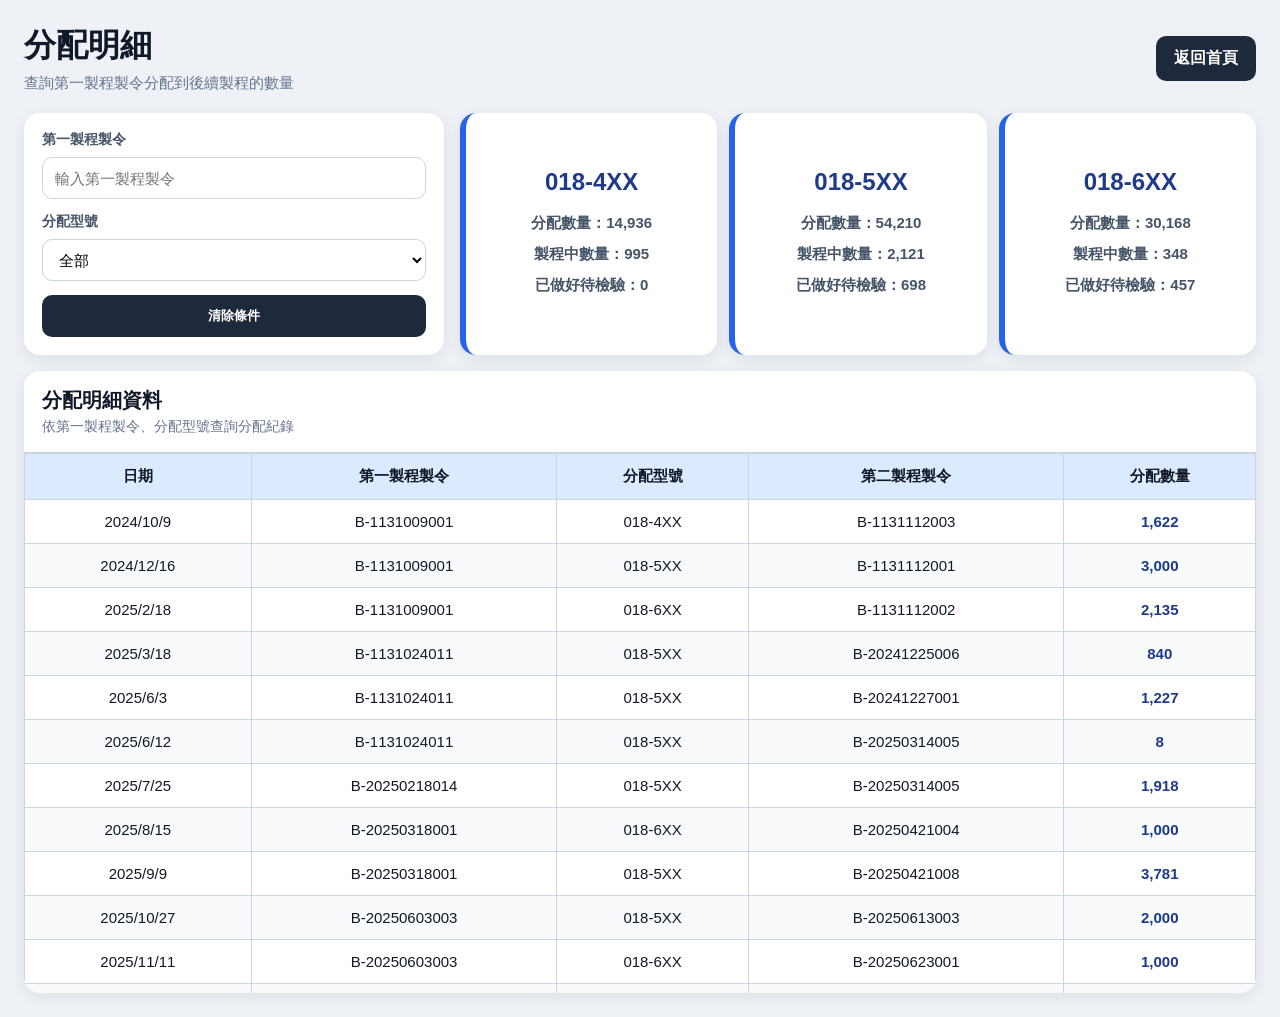
==== allocation.html @ 8e782fc5 "更新" ====
<!DOCTYPE html>
<html lang="zh-Hant">

<head>
    <meta charset="UTF-8" />
    <meta name="viewport" content="width=device-width, initial-scale=1.0" />
    <title>分配明細</title>
    <link rel="stylesheet" href="css/allocation.css" />
</head>

<body>

    <main class="page">

        <header class="page-header">
            <div>
                <h1>分配明細</h1>
                <p>查詢第一製程製令分配到後續製程的數量</p>
            </div>

            <a href="index.html" class="back-btn">返回首頁</a>
        </header>

        <!-- 上方區塊：左邊查詢，右邊摘要 -->
        <section class="top-panel">

            <section class="toolbar">
                <div class="search-group">
                    <label for="searchOrder">第一製程製令</label>
                    <input id="searchOrder" type="text" placeholder="輸入第一製程製令" />
                </div>

                <div class="search-group">
                    <label for="typeSelect">分配型號</label>
                    <select id="typeSelect"></select>
                </div>

                <button id="resetBtn" type="button">清除條件</button>
            </section>

            <section class="summary-section">
                <div id="summaryCards" class="summary-grid">
                    <div class="summary-card">
                        <p>分配摘要載入中...</p>
                    </div>
                </div>
            </section>

        </section>

        <section class="table-section">
            <div class="table-title">
                <h2>分配明細資料</h2>
                <p>依第一製程製令、分配型號查詢分配紀錄</p>
            </div>

            <div class="table-wrapper">
                <table class="data-table">
                    <thead>
                        <tr>
                            <th>日期</th>
                            <th>第一製程製令</th>
                            <th>分配型號</th>
                            <th>第二製程製令</th>
                            <th>分配數量</th>
                        </tr>
                    </thead>

                    <tbody id="allocationBody">
                        <tr>
                            <td colspan="5" class="empty">資料載入中...</td>
                        </tr>
                    </tbody>
                </table>
            </div>
        </section>

    </main>

    <script src="js/allocation.js"></script>
</body>

</html>
---- css/allocation.css ----
* {
    box-sizing: border-box;
}

body {
    margin: 0;
    font-family: "Microsoft JhengHei", Arial, sans-serif;
    background: #eef2f7;
    color: #111827;
}

.page {
    width: 100%;
    max-width: 1500px;
    margin: 0 auto;
    padding: 24px;
}

/* 頁首 */
.page-header {
    display: flex;
    justify-content: space-between;
    align-items: center;
    gap: 16px;
    margin-bottom: 20px;
}

.page-header h1 {
    margin: 0 0 6px;
    font-size: 32px;
    font-weight: 800;
}

.page-header p {
    margin: 0;
    color: #64748b;
    font-size: 15px;
}

.back-btn {
    display: inline-block;
    padding: 12px 18px;
    border-radius: 10px;
    background: #1e293b;
    color: #ffffff;
    text-decoration: none;
    font-weight: 700;
    white-space: nowrap;
}

.back-btn:hover {
    background: #0f172a;
}

/* 上方：查詢 + 摘要 */
.top-panel {
    display: grid;
    grid-template-columns: 420px 1fr;
    gap: 16px;
    align-items: stretch;
    margin-bottom: 16px;
}

/* 查詢區 */
.toolbar {
    display: flex;
    flex-direction: column;
    align-items: stretch;
    gap: 14px;
    background: #ffffff;
    border-radius: 16px;
    padding: 18px;
    box-shadow: 0 4px 16px rgba(15, 23, 42, 0.08);
}

.search-group {
    display: flex;
    flex-direction: column;
    gap: 8px;
}

.search-group label {
    font-size: 14px;
    font-weight: 800;
    color: #475569;
}

.search-group input,
.search-group select {
    width: 100%;
    height: 42px;
    border: 1px solid #cbd5e1;
    border-radius: 10px;
    padding: 0 12px;
    font-size: 15px;
    background: #ffffff;
}

.search-group input:focus,
.search-group select:focus {
    outline: none;
    border-color: #2563eb;
    box-shadow: 0 0 0 3px rgba(37, 99, 235, 0.12);
}

.toolbar button {
    height: 42px;
    padding: 0 20px;
    border: 0;
    border-radius: 10px;
    background: #1e293b;
    color: #ffffff;
    font-weight: 700;
    cursor: pointer;
}

.toolbar button:hover {
    background: #0f172a;
}

/* 分配摘要 */
.summary-section {
    min-width: 0;
}

.summary-grid {
    display: grid;
    grid-template-columns: repeat(3, 1fr);
    gap: 12px;
    height: 100%;
}

.summary-card {
    display: flex;
    flex-direction: column;
    justify-content: center;
    align-items: center;
    background: #ffffff;
    border-radius: 16px;
    padding: 16px;
    border-left: 6px solid #2563eb;
    box-shadow: 0 4px 16px rgba(15, 23, 42, 0.08);
    text-align: center;
}

.summary-card h2 {
    margin: 0 0 12px;
    font-size: 24px;
    font-weight: 800;
    color: #1e3a8a;
}

.summary-card p {
    margin: 6px 0;
    font-size: 15px;
    font-weight: 700;
    color: #475569;
}
/* 表格區 */
.table-section {
    background: #ffffff;
    border-radius: 16px;
    overflow: hidden;
    box-shadow: 0 4px 16px rgba(15, 23, 42, 0.08);
}

.table-title {
    padding: 16px 18px;
    border-bottom: 1px solid #cbd5e1;
}

.table-title h2 {
    margin: 0 0 4px;
    font-size: 20px;
    font-weight: 800;
}

.table-title p {
    margin: 0;
    color: #64748b;
    font-size: 14px;
}

.table-wrapper {
    width: 100%;
    overflow: auto;
    max-height: calc(100vh - 360px);
}

.data-table {
    width: 100%;
    border-collapse: separate;
    border-spacing: 0;
}

.data-table th,
.data-table td {
    border-right: 1px solid #cbd5e1;
    border-bottom: 1px solid #cbd5e1;
    padding: 13px 12px;
    text-align: center;
    font-size: 15px;
    white-space: nowrap;
}

.data-table th {
    position: sticky;
    top: 0;
    z-index: 5;
    background: #dbeafe;
    color: #111827;
    font-weight: 800;
}

.data-table th:first-child,
.data-table td:first-child {
    border-left: 1px solid #cbd5e1;
}

.data-table thead tr:first-child th {
    border-top: 1px solid #cbd5e1;
}

.data-table tbody tr:nth-child(even) td {
    background: #f8fafc;
}

.data-table tbody td:last-child {
    font-weight: 800;
    color: #1e3a8a;
}

.empty {
    padding: 28px;
    color: #64748b;
    text-align: center;
}

/* 手機 / 小螢幕 */
@media (max-width: 1000px) {
    .top-panel {
        grid-template-columns: 1fr;
    }

    .summary-grid {
        grid-template-columns: 1fr;
    }

    .table-wrapper {
        max-height: none;
    }

    .data-table {
        min-width: 800px;
    }
}

@media (max-width: 700px) {
    .page {
        padding: 18px;
    }

    .page-header {
        flex-direction: column;
        align-items: flex-start;
    }

    .back-btn {
        width: 100%;
        text-align: center;
    }

    .page-header h1 {
        font-size: 28px;
    }
}
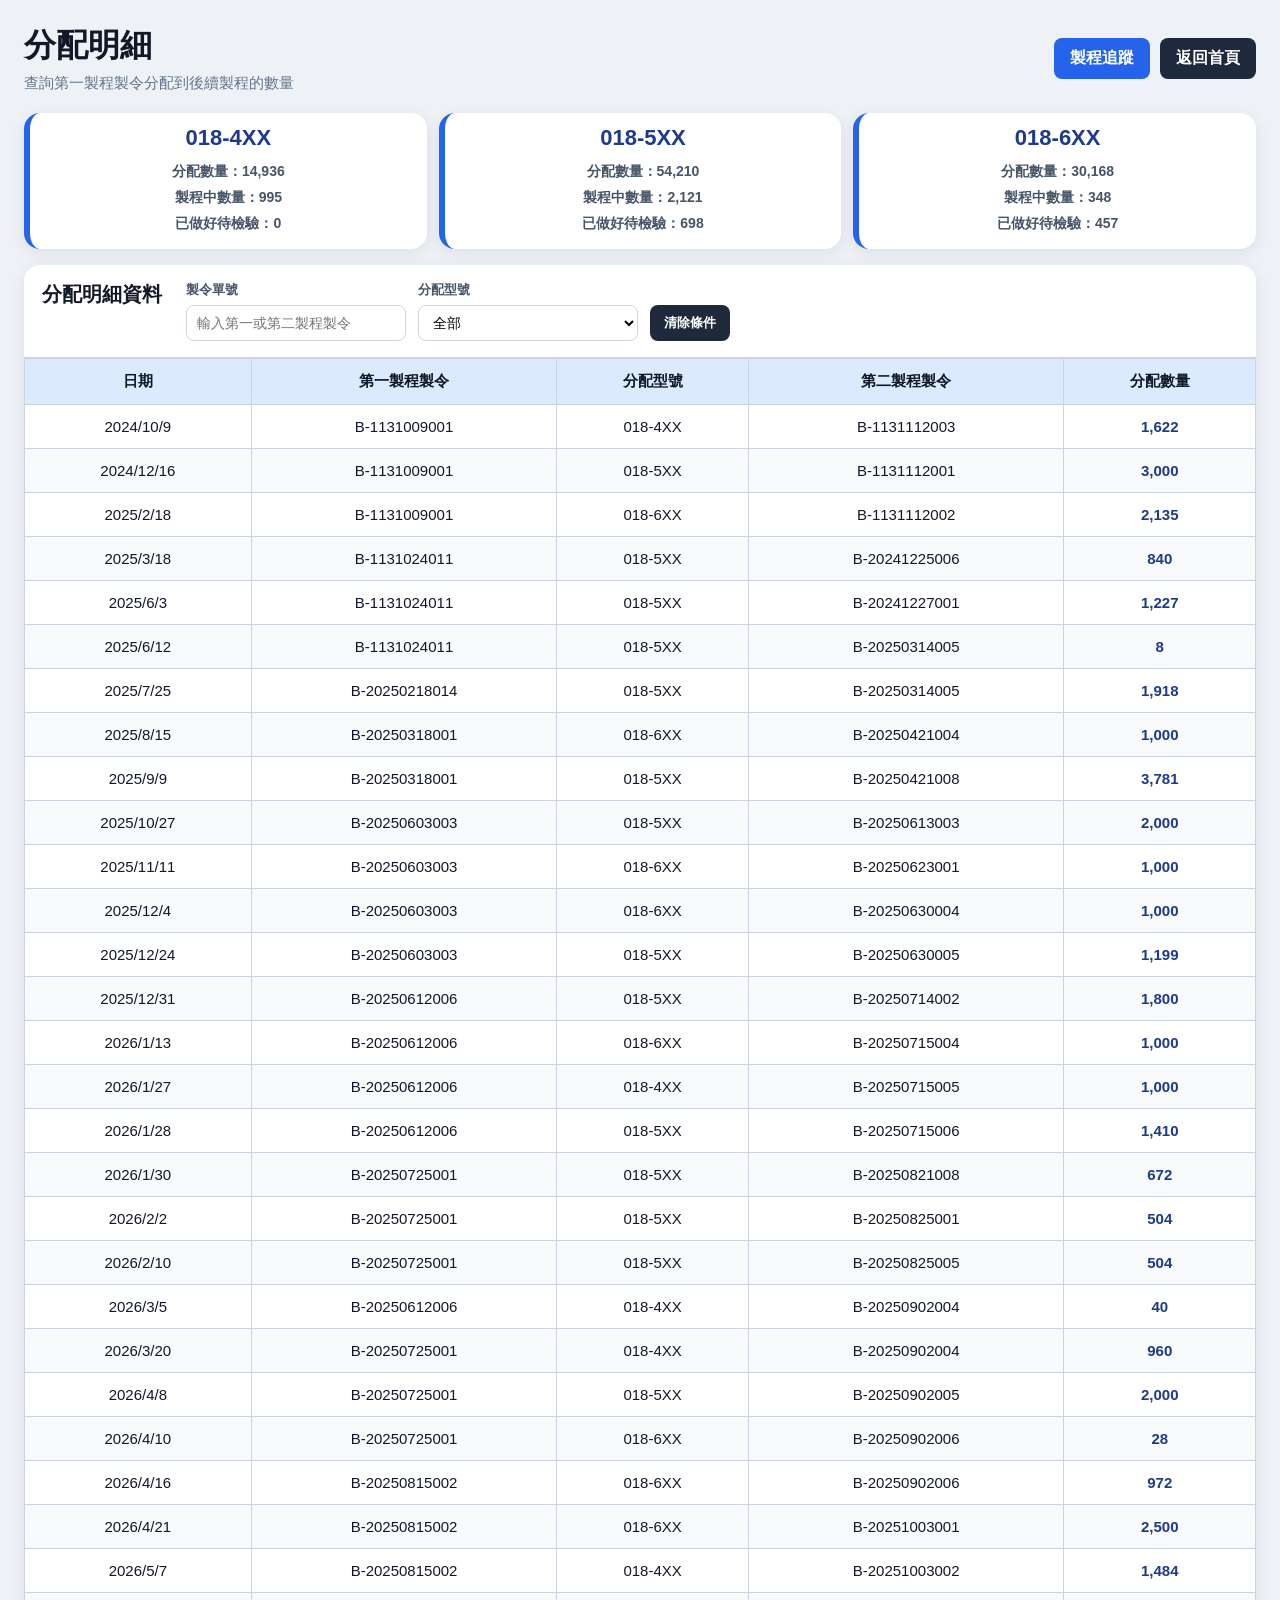
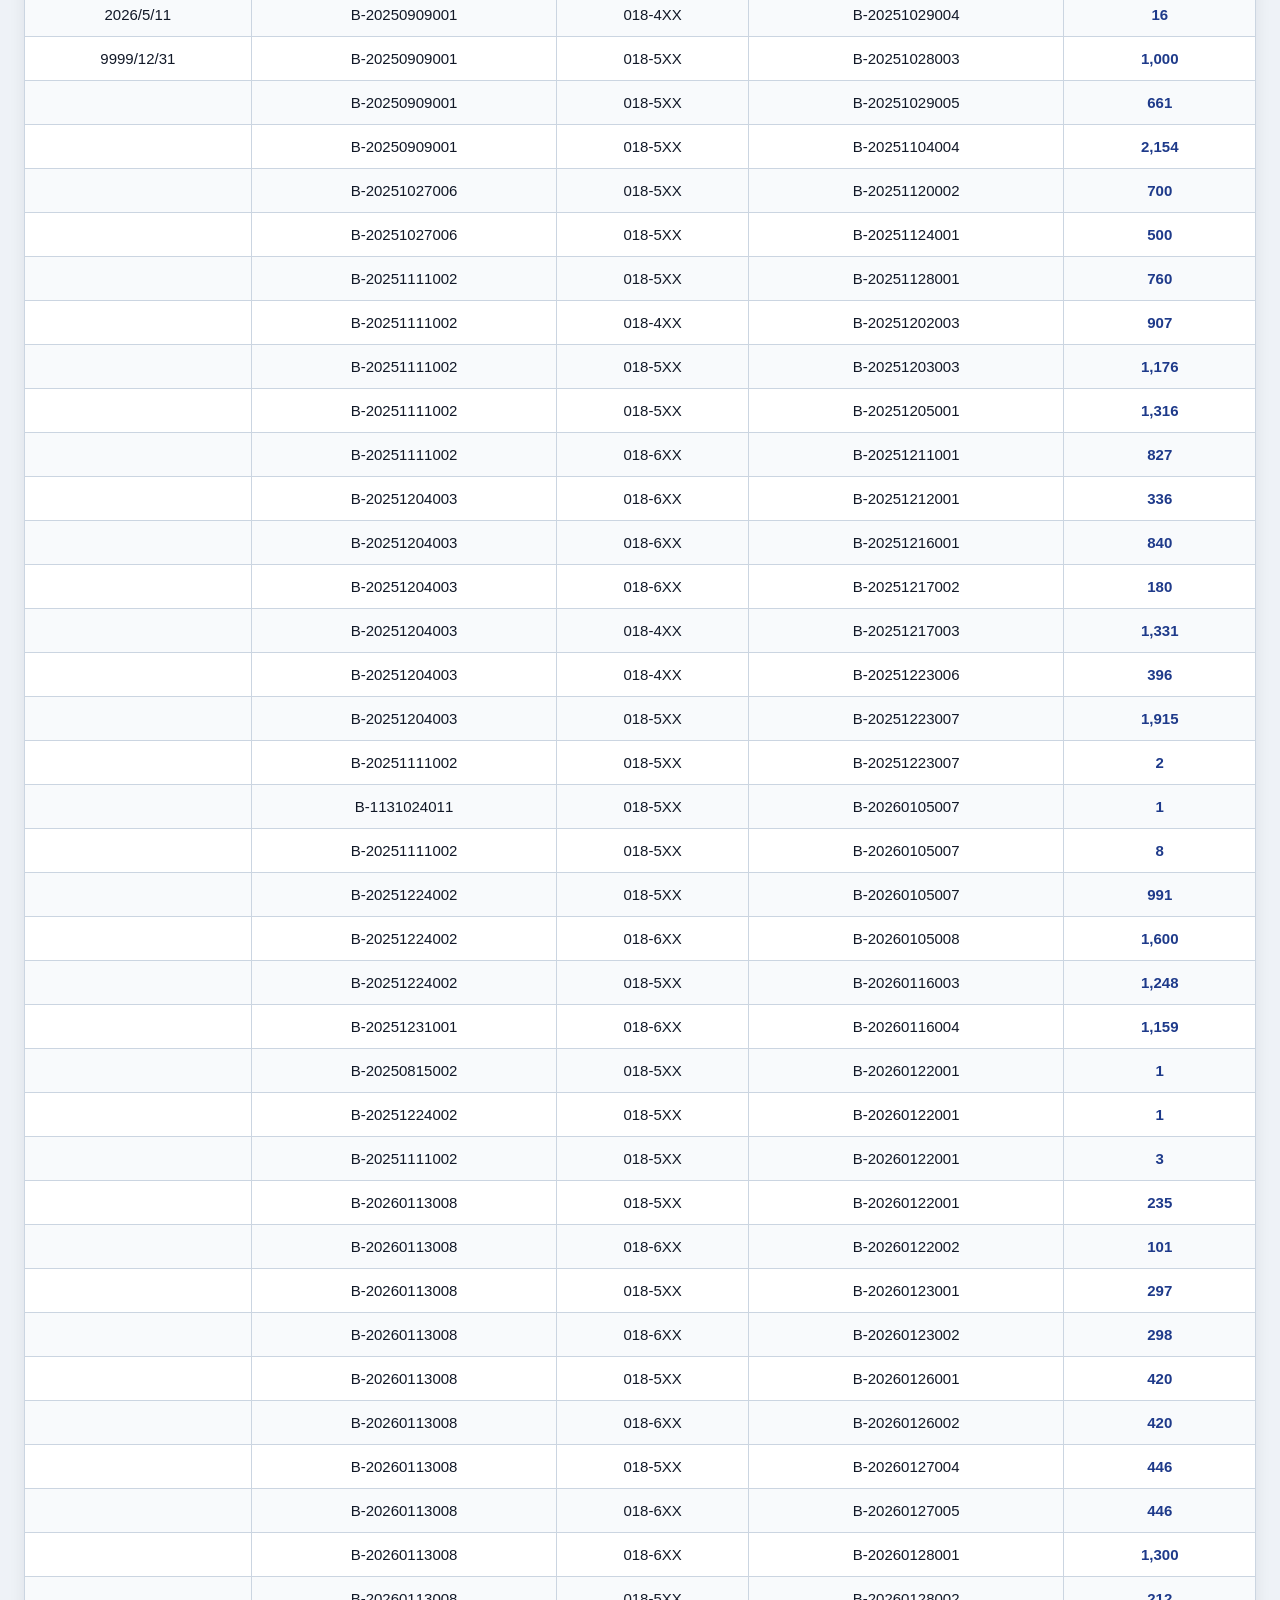
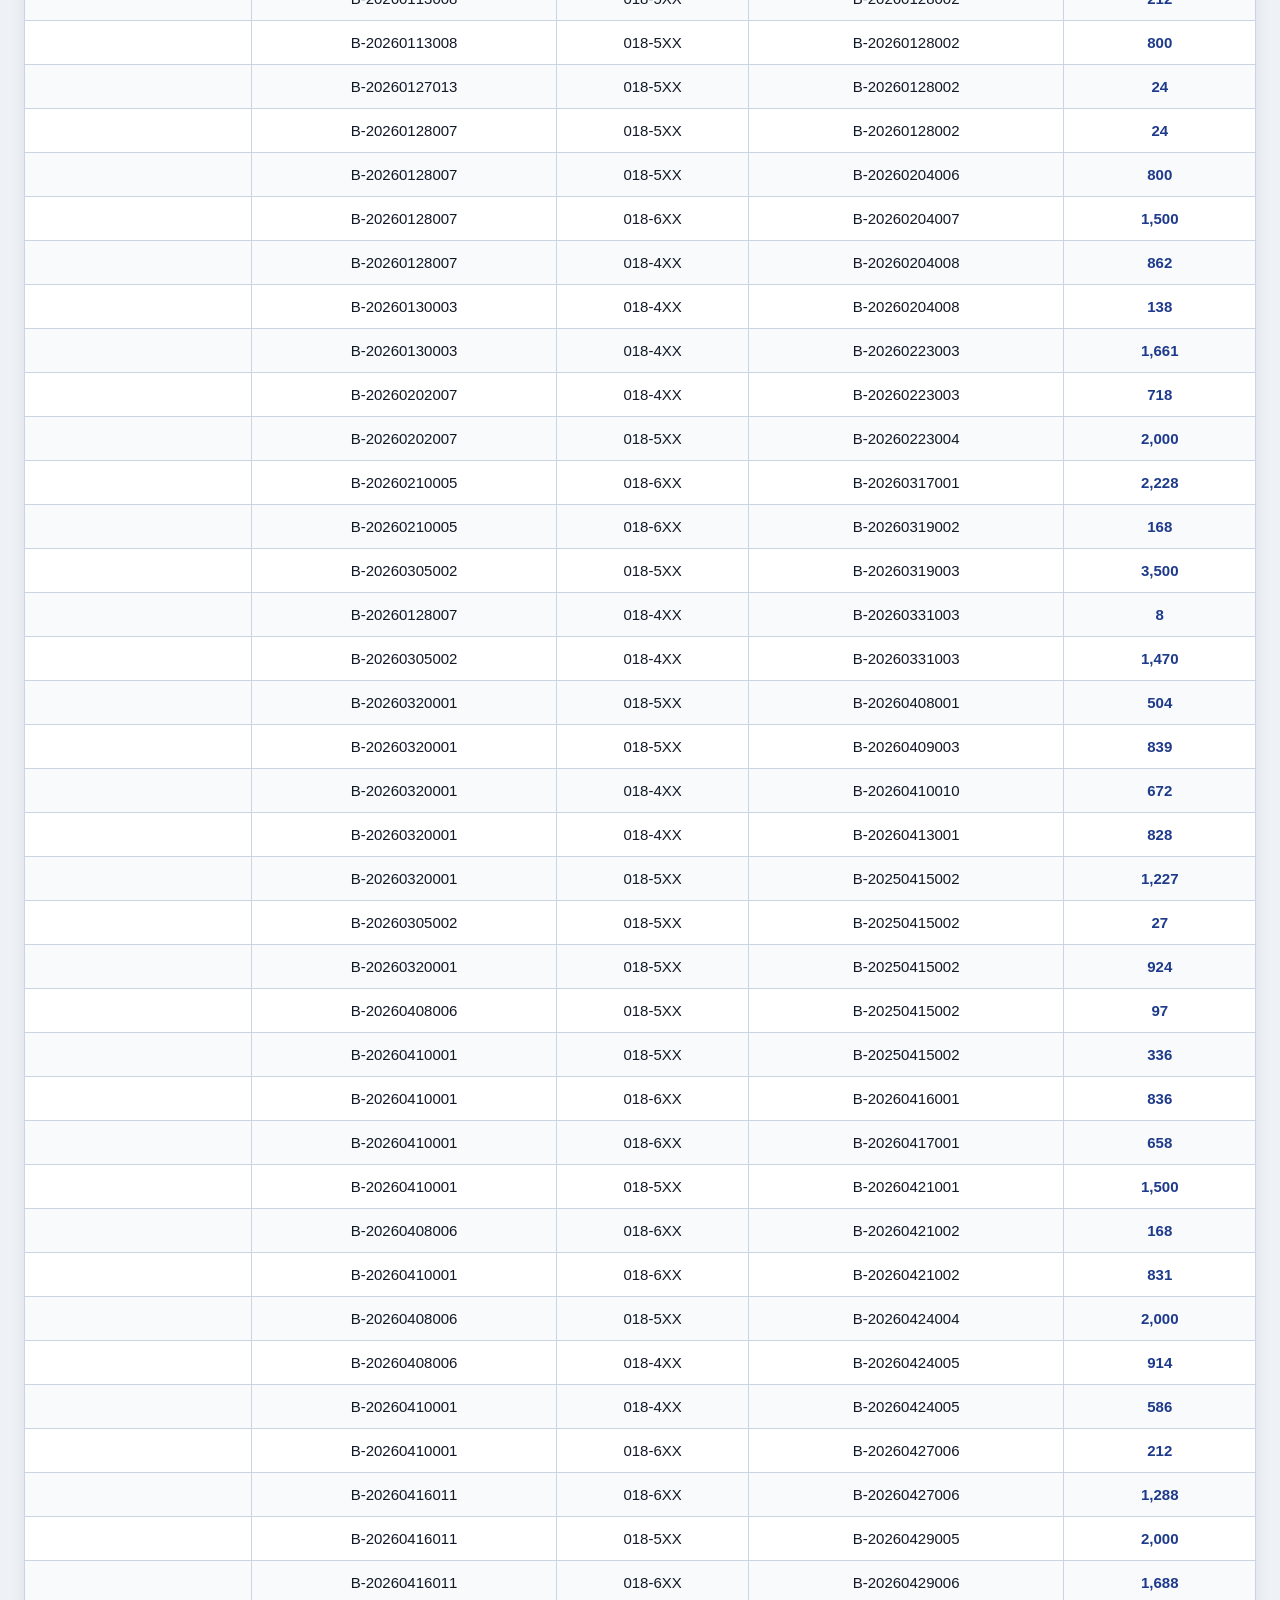
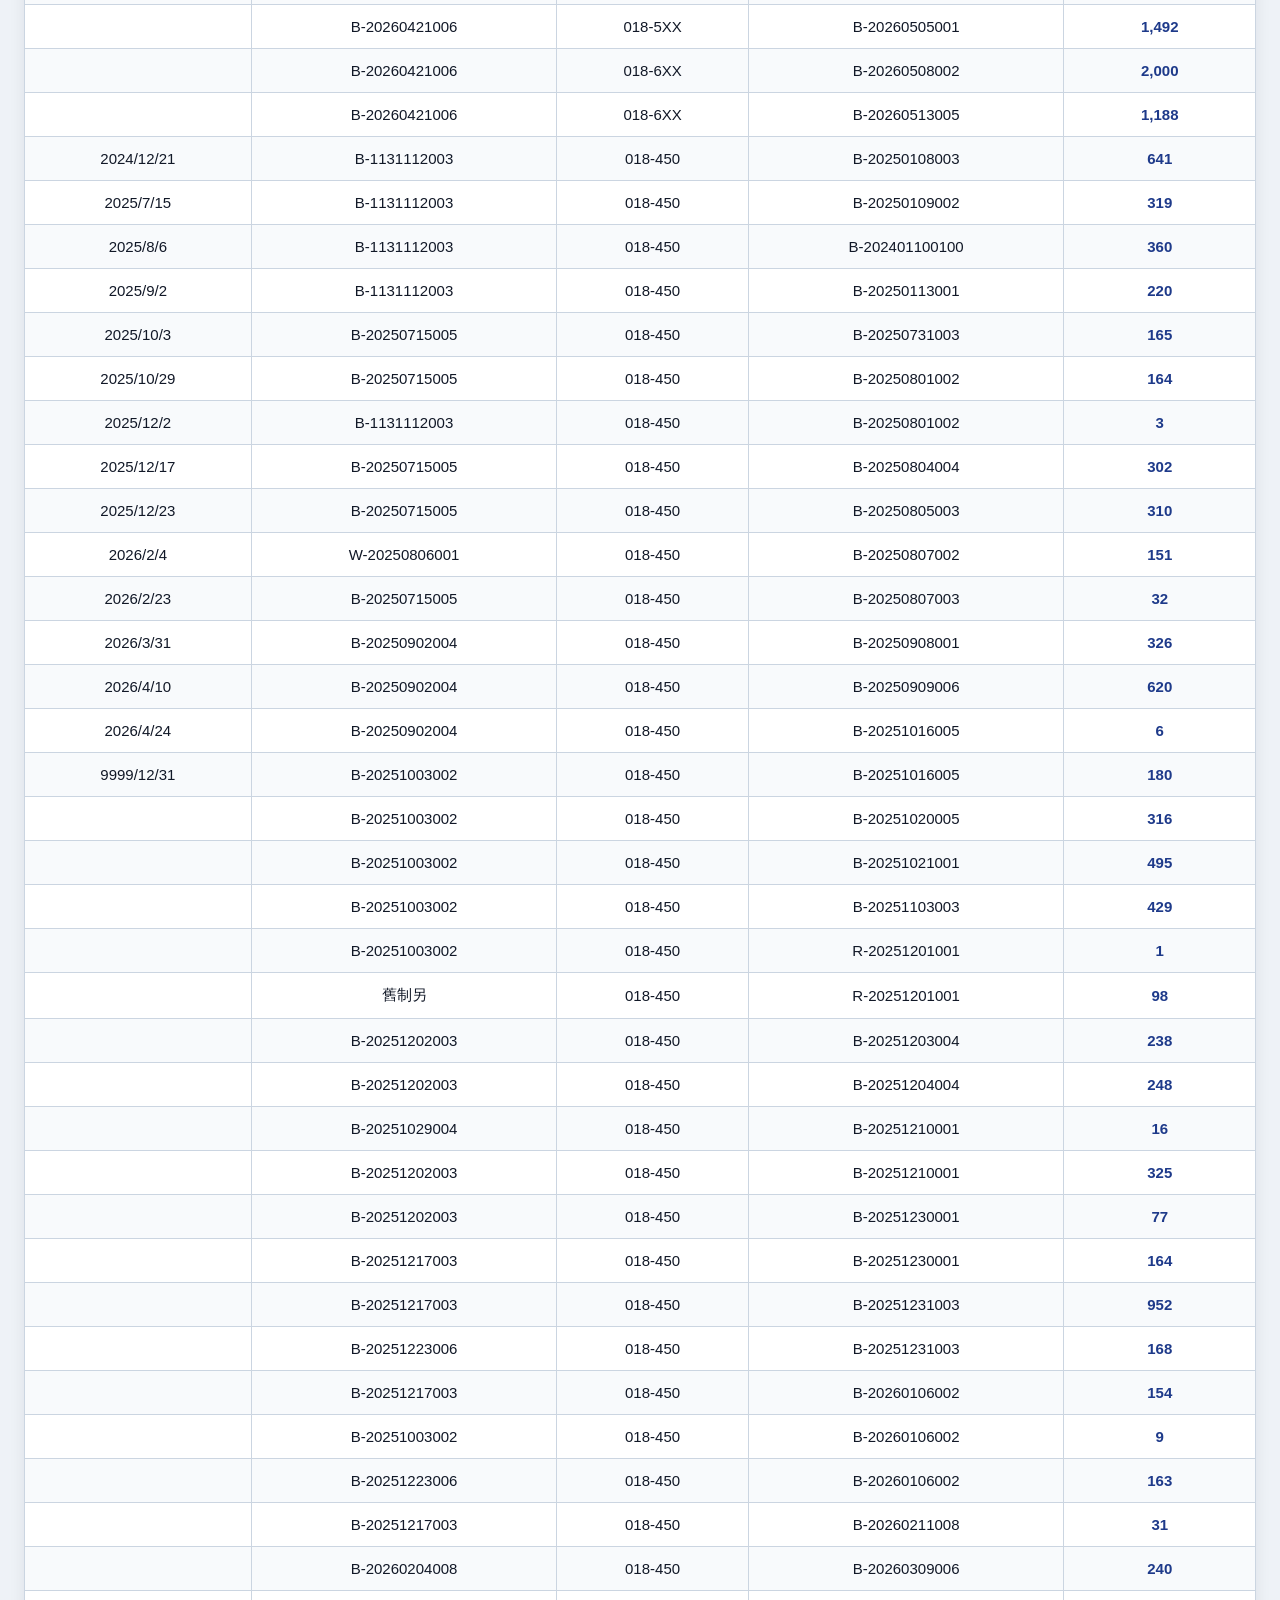
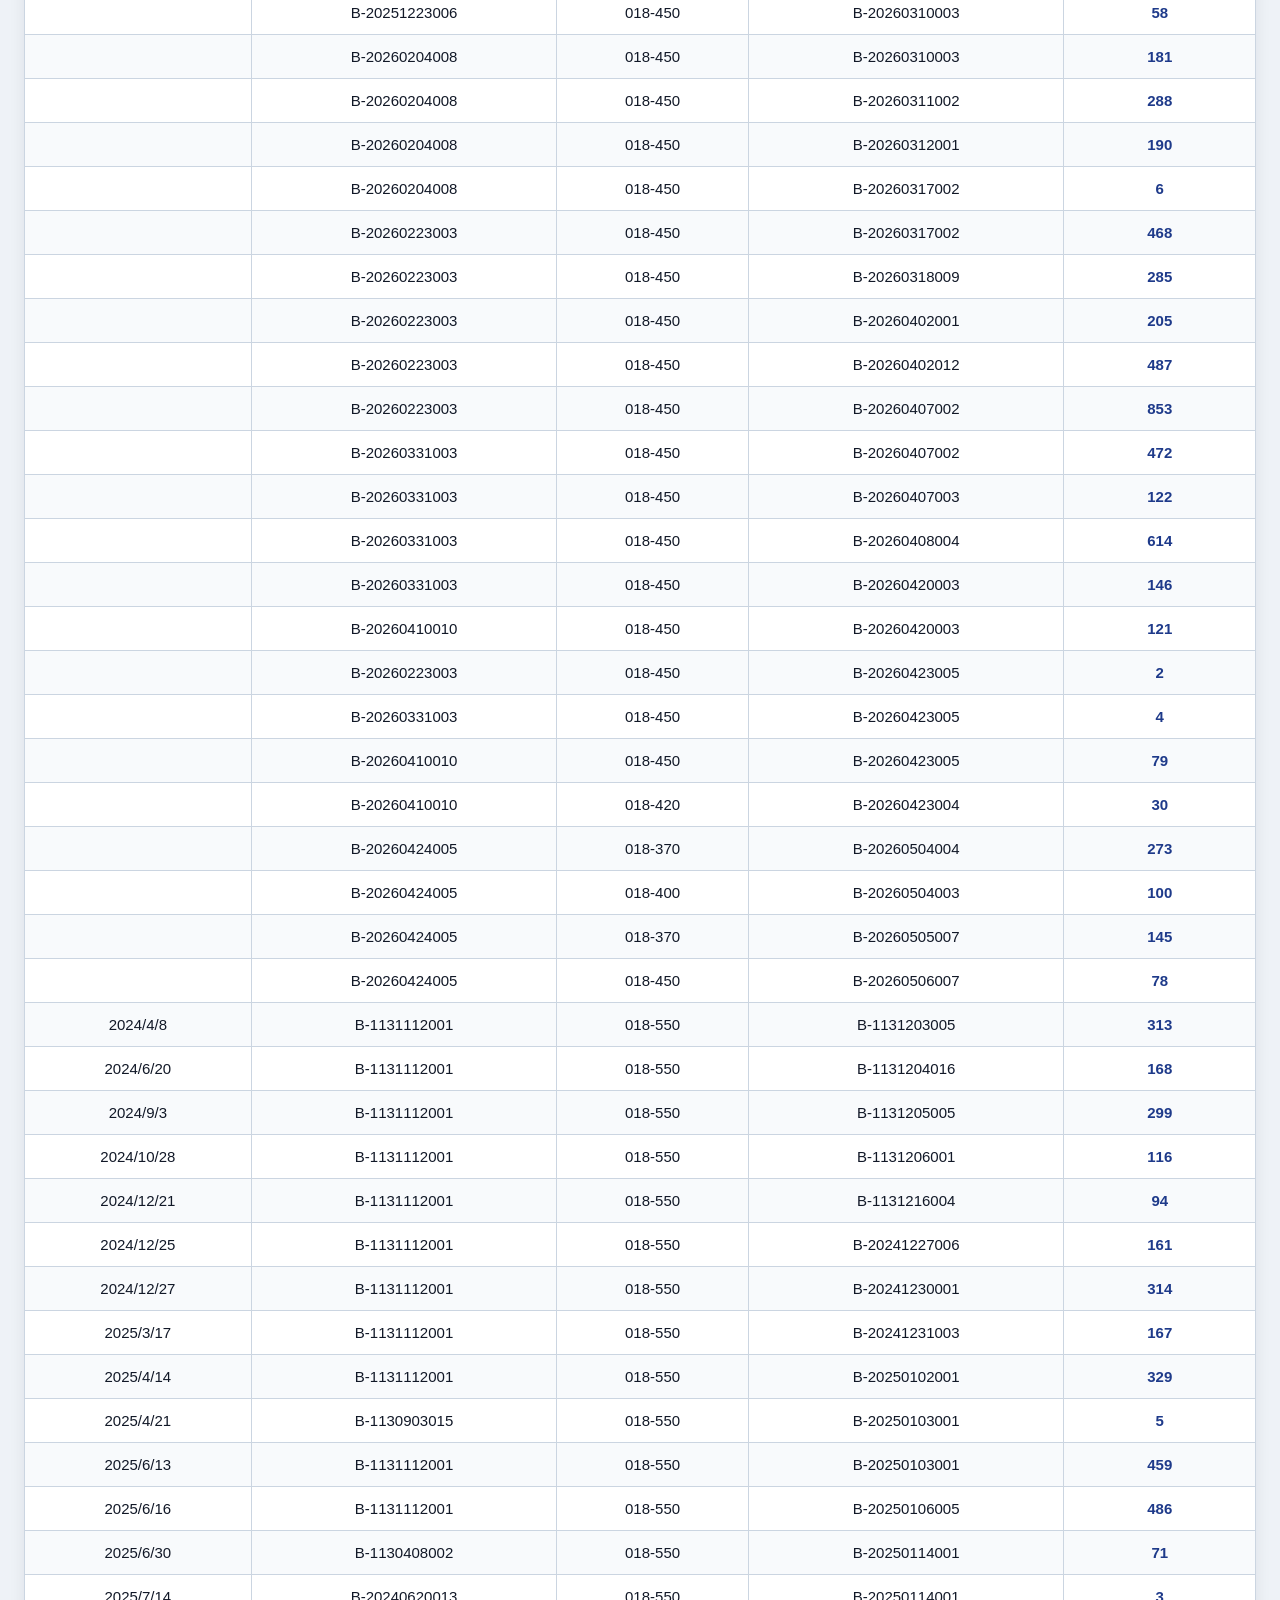
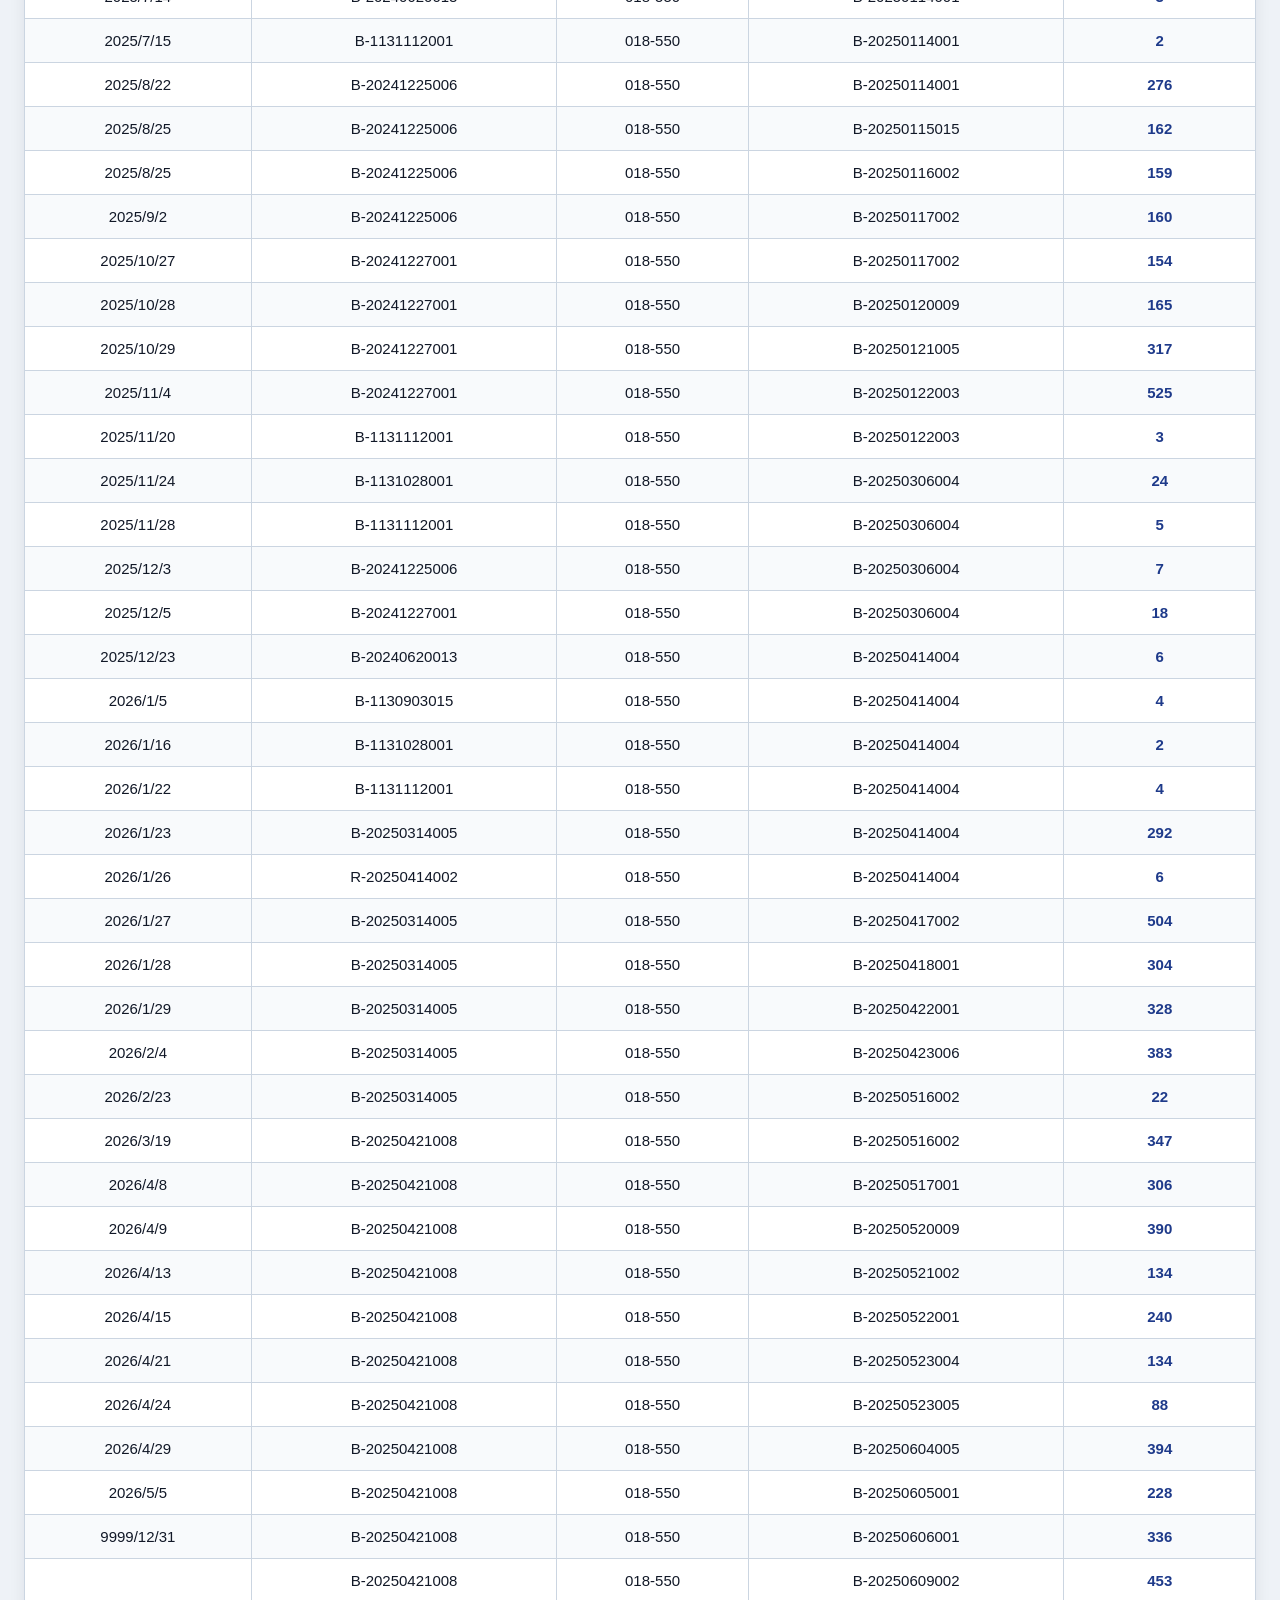
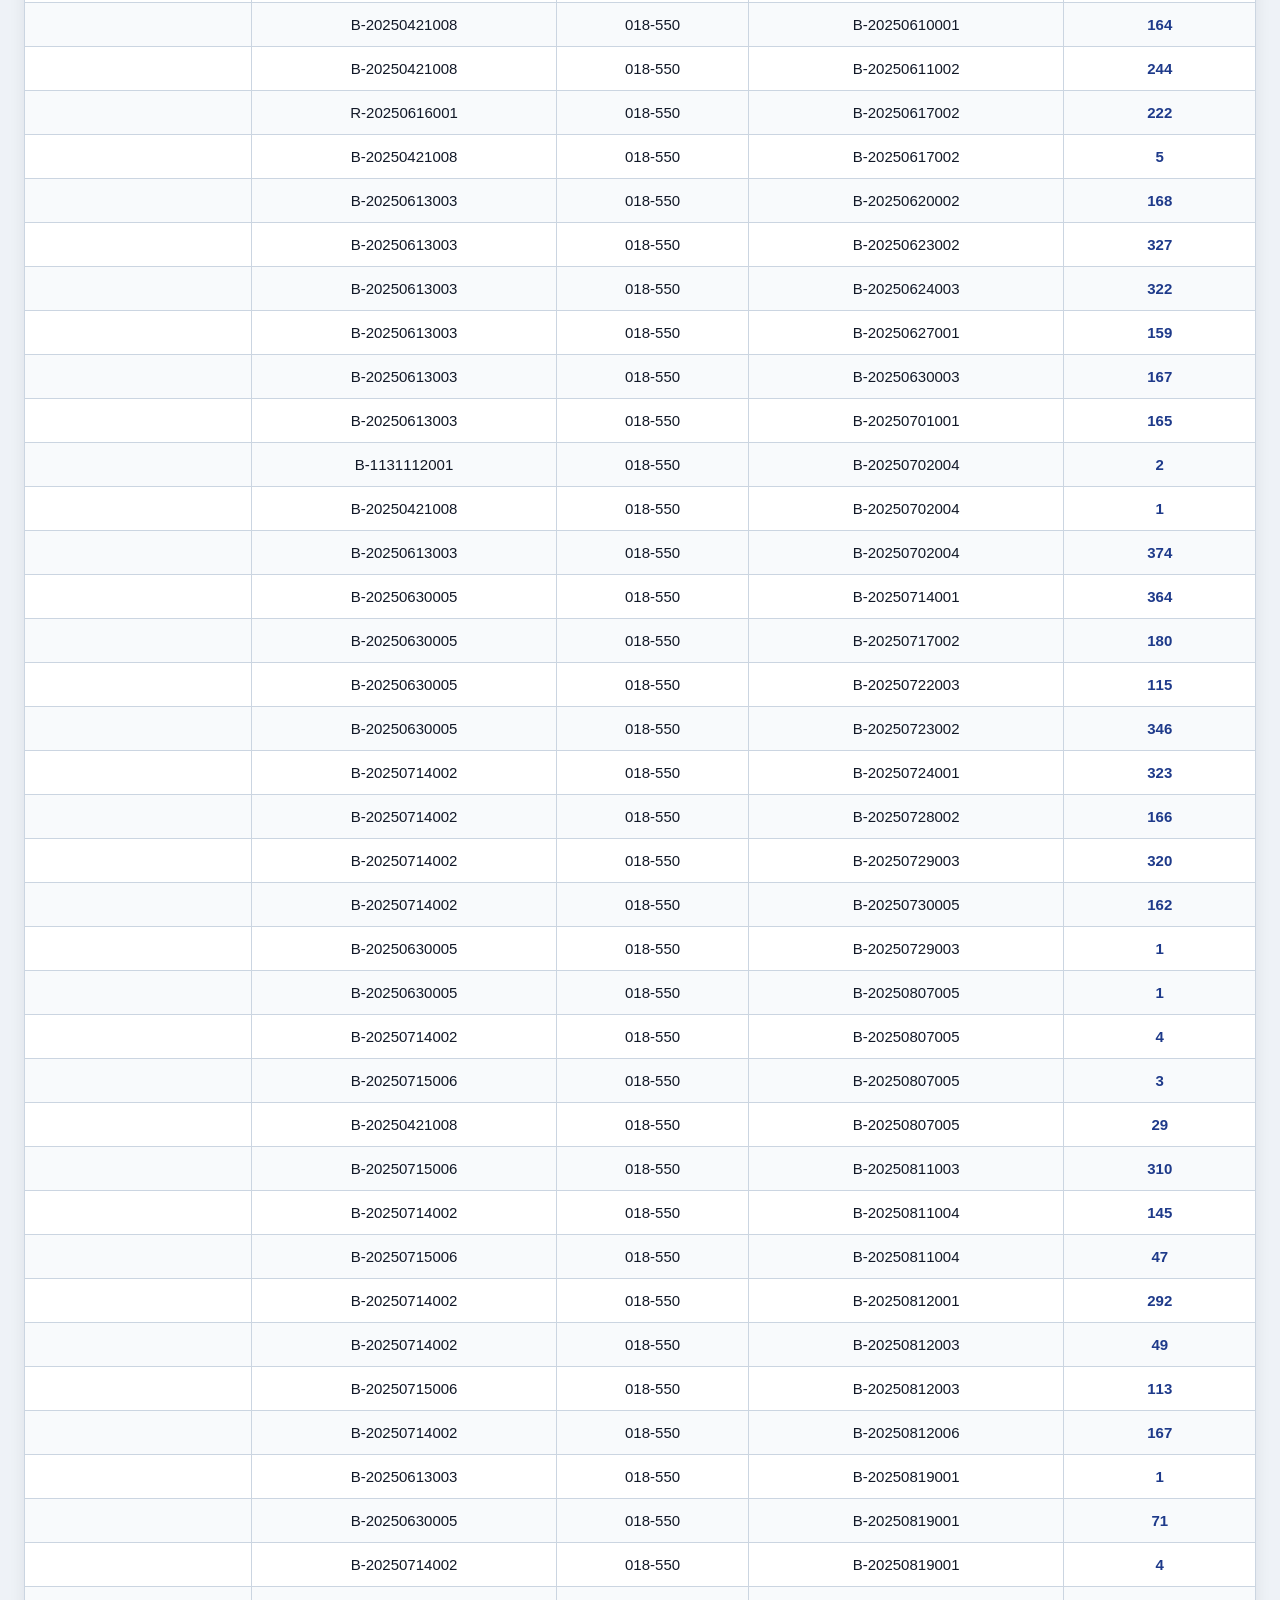
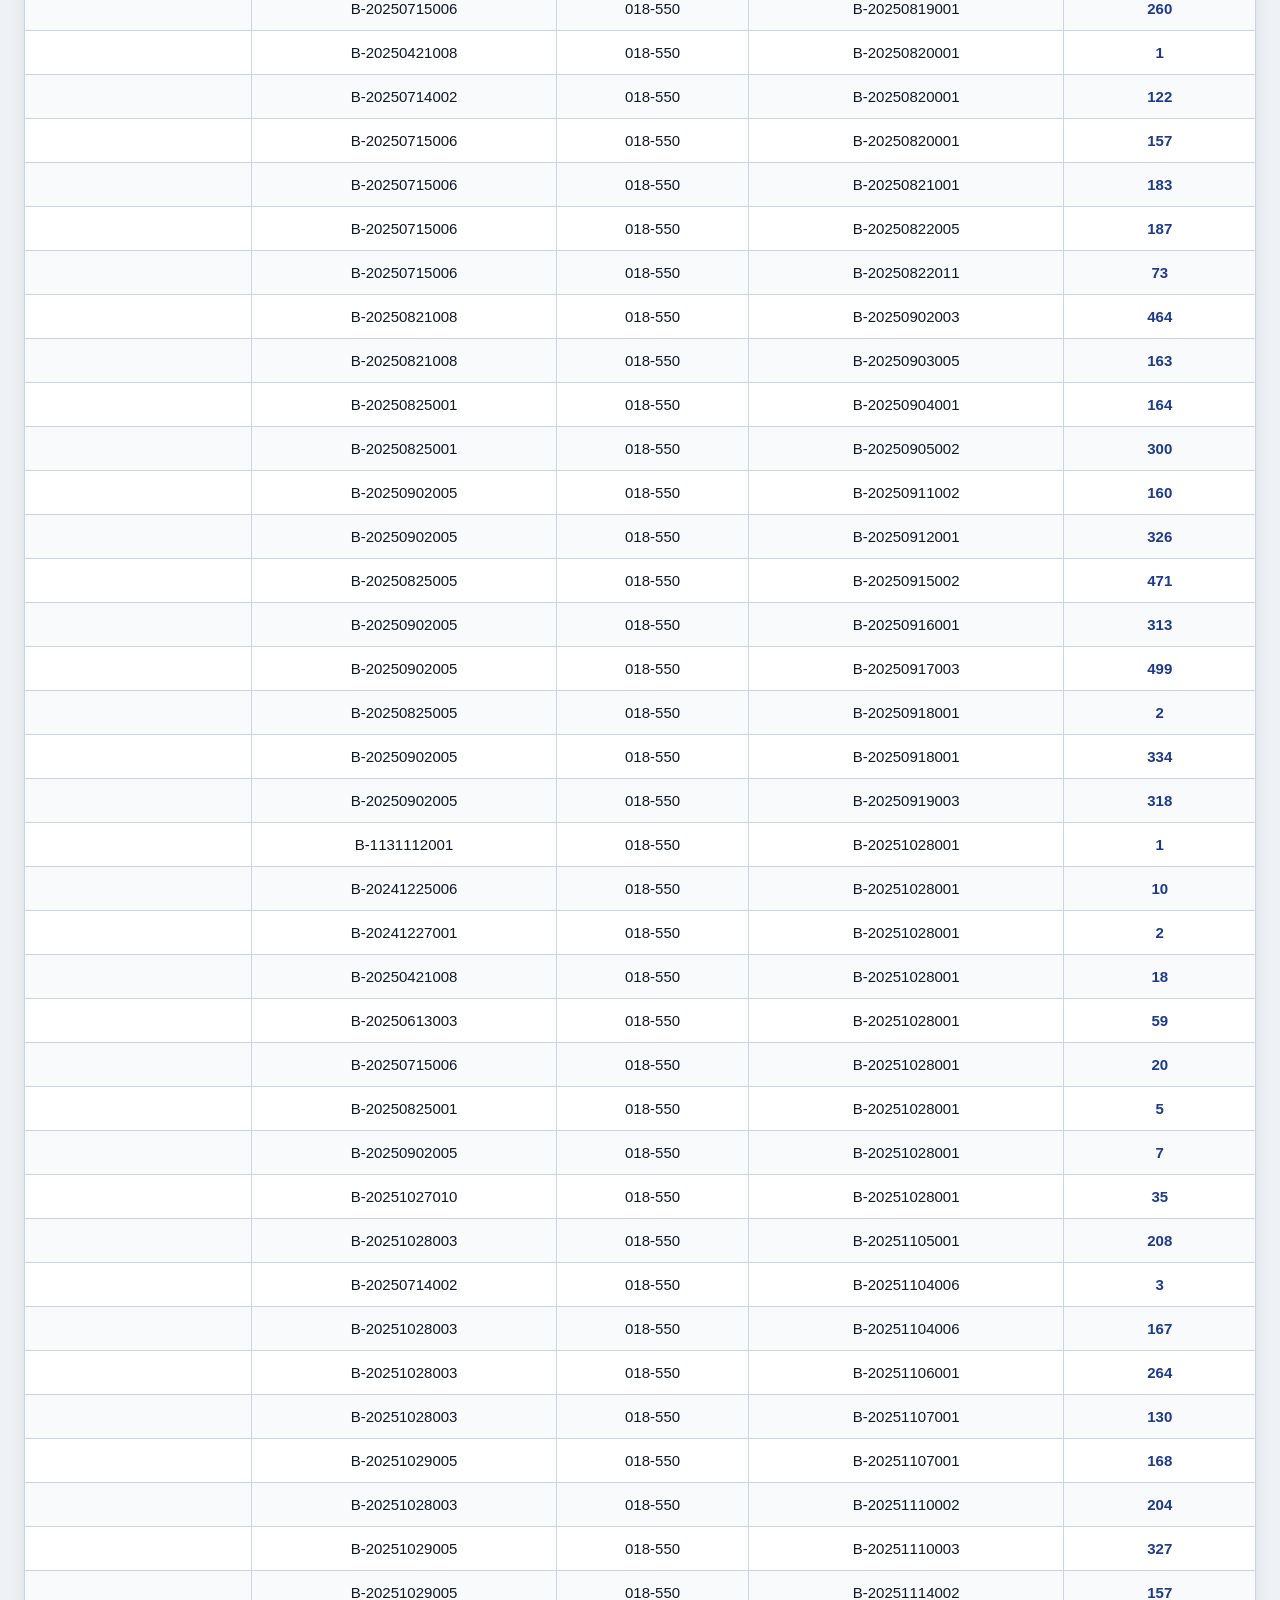
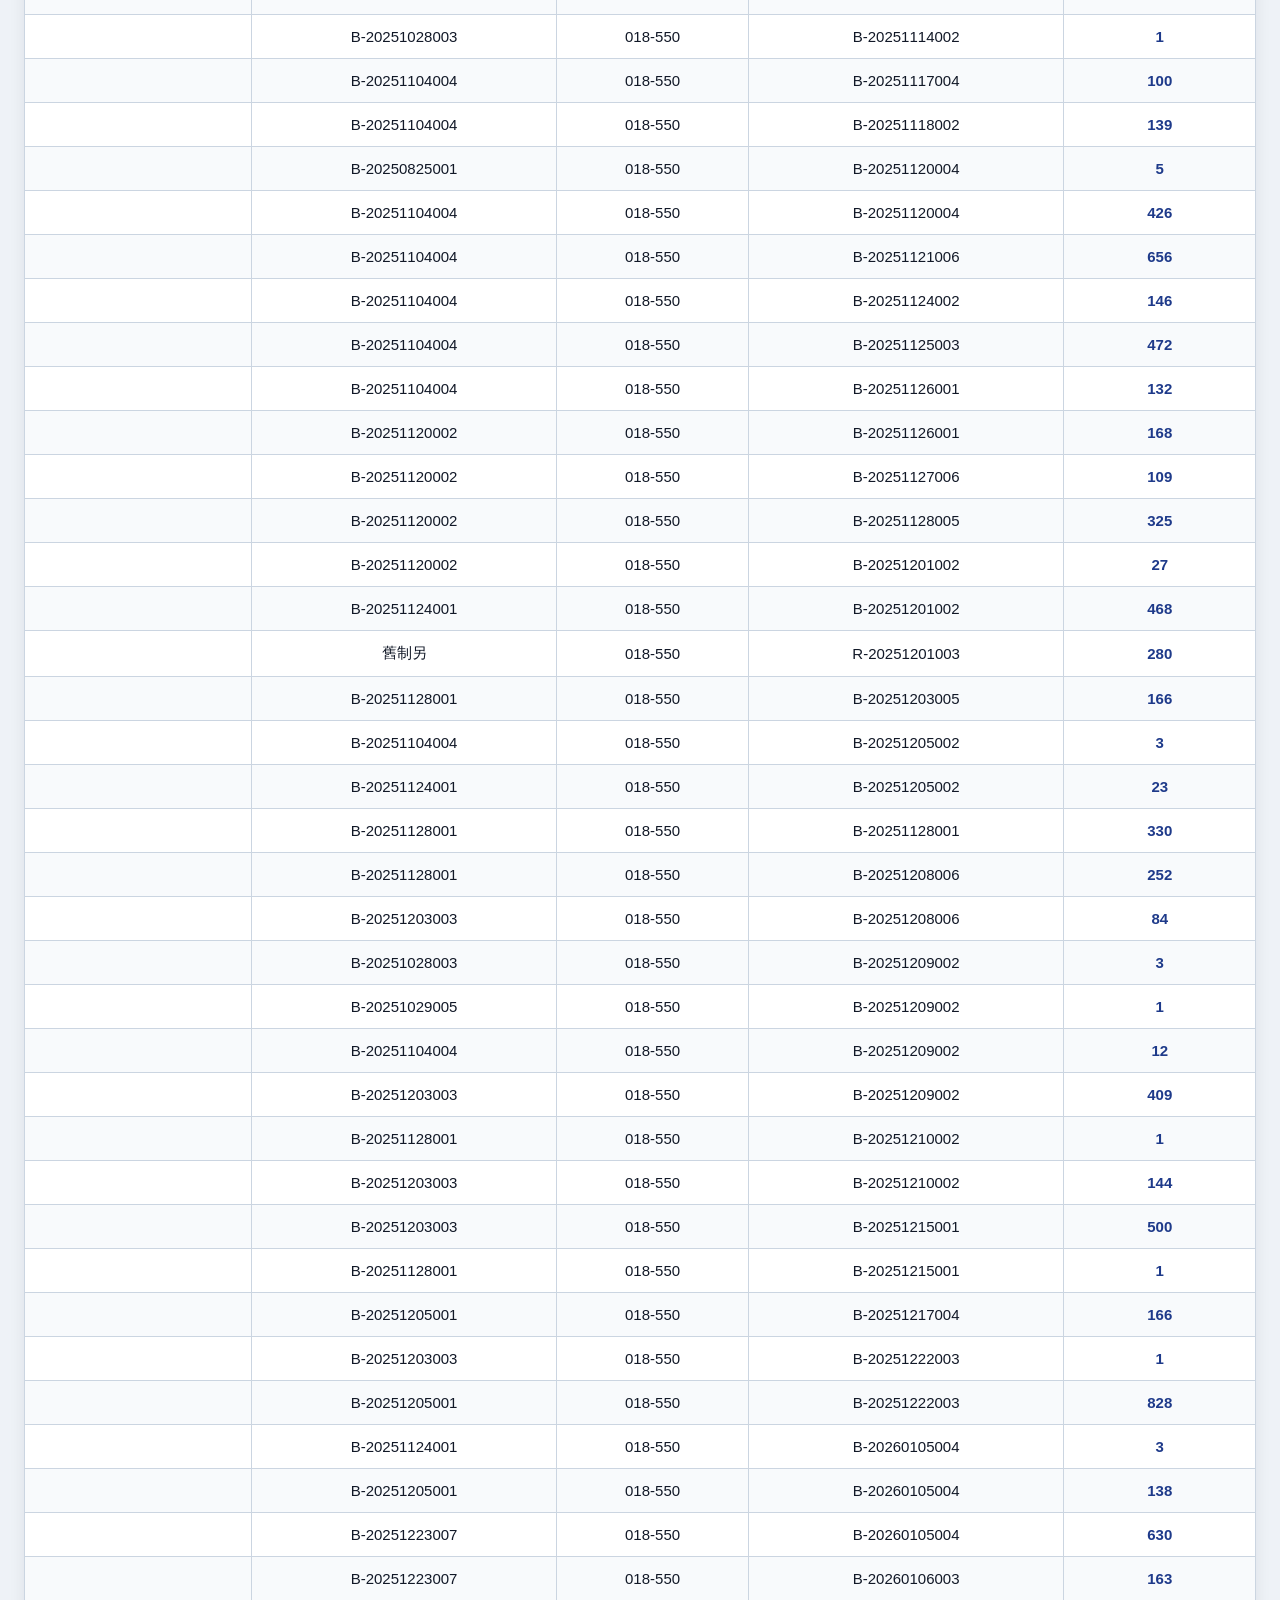
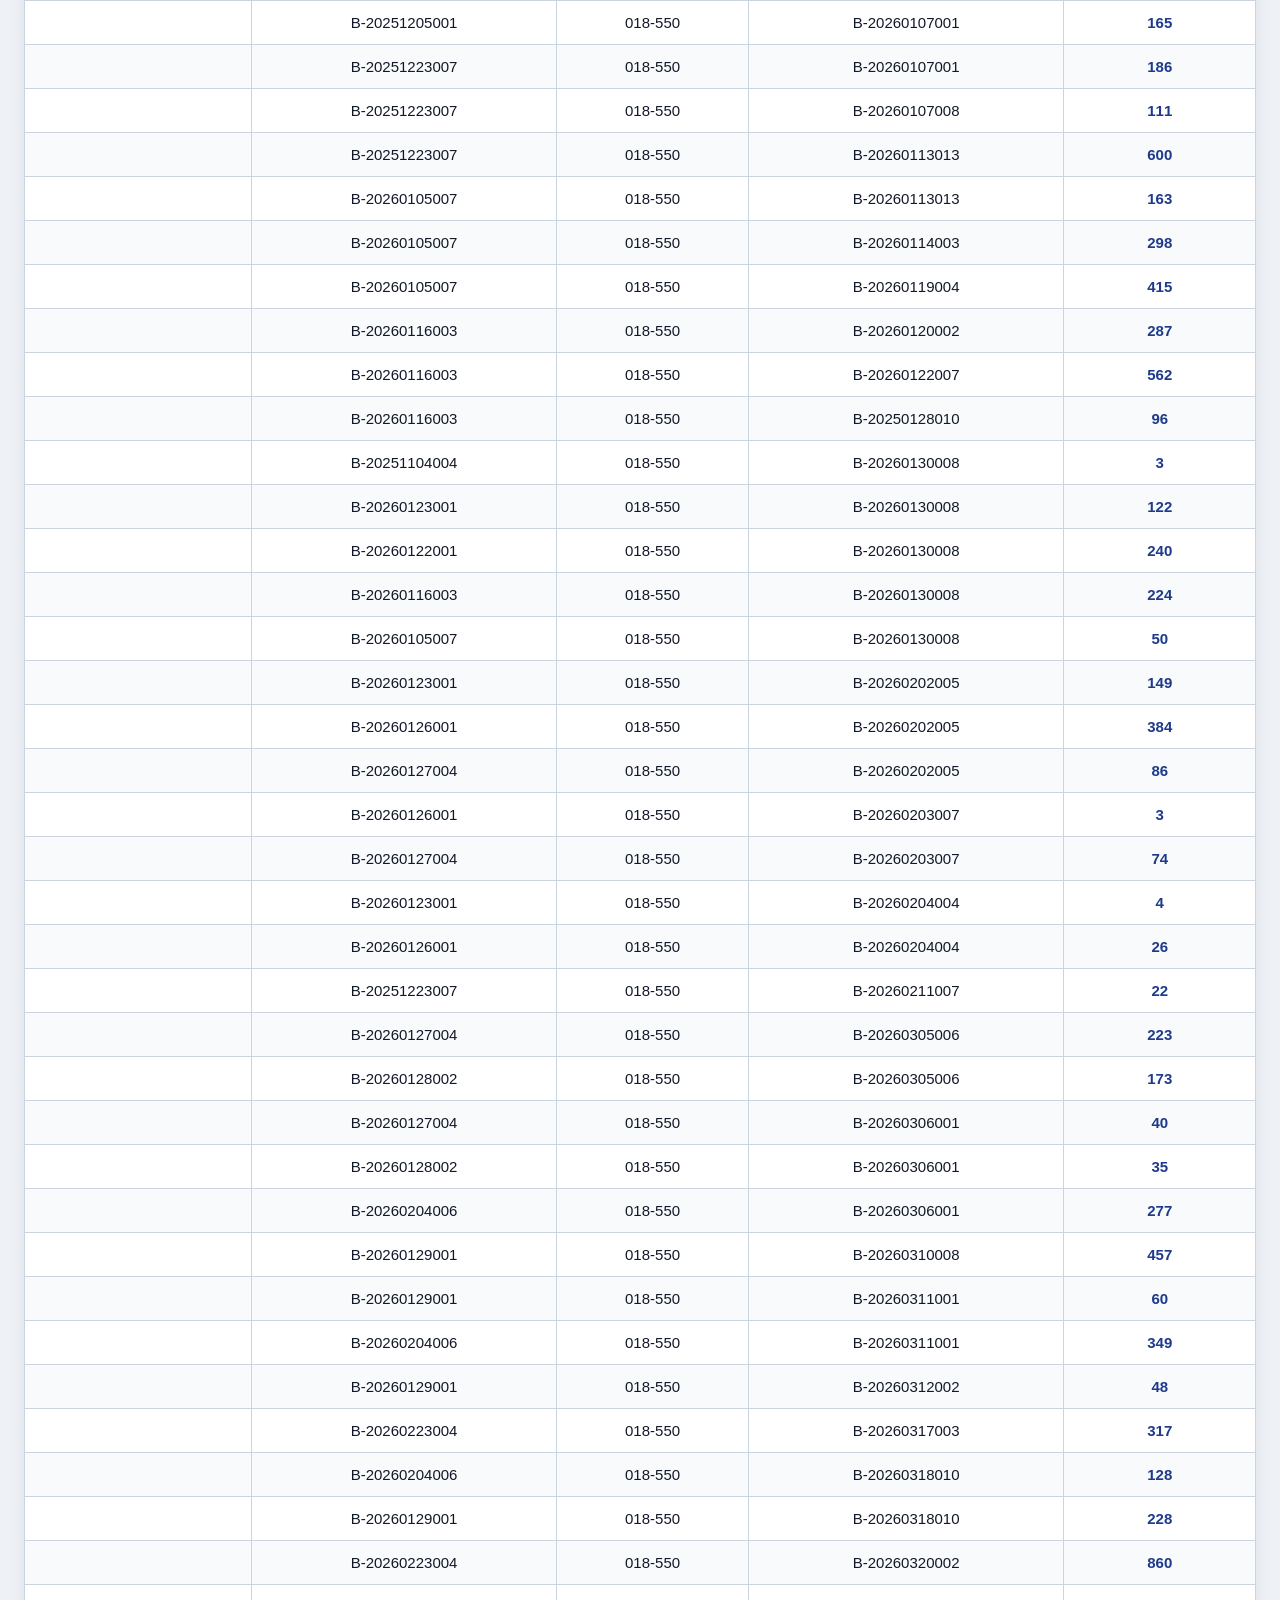
==== commit 45593c3a: "更新" ====
--- a/allocation.html
+++ b/allocation.html
@@ -18,42 +18,44 @@
                 <p>查詢第一製程製令分配到後續製程的數量</p>
             </div>
 
-            <a href="index.html" class="back-btn">返回首頁</a>
+            <div class="header-actions">
+                <a href="tracking.html" class="nav-btn secondary-btn">製程追蹤</a>
+                <a href="index.html" class="nav-btn">返回首頁</a>
+            </div>
         </header>
 
-        <!-- 上方區塊：左邊查詢，右邊摘要 -->
-        <section class="top-panel">
-
-            <section class="toolbar">
-                <div class="search-group">
-                    <label for="searchOrder">第一製程製令</label>
-                    <input id="searchOrder" type="text" placeholder="輸入第一製程製令" />
+        <!-- 分配摘要 -->
+        <section class="summary-section">
+            <div id="summaryCards" class="summary-grid">
+                <div class="summary-card">
+                    <p>分配摘要載入中...</p>
                 </div>
-
-                <div class="search-group">
-                    <label for="typeSelect">分配型號</label>
-                    <select id="typeSelect"></select>
-                </div>
-
-                <button id="resetBtn" type="button">清除條件</button>
-            </section>
-
-            <section class="summary-section">
-                <div id="summaryCards" class="summary-grid">
-                    <div class="summary-card">
-                        <p>分配摘要載入中...</p>
-                    </div>
-                </div>
-            </section>
-
+            </div>
         </section>
 
+        <!-- 分配明細表格 -->
         <section class="table-section">
+        
             <div class="table-title">
-                <h2>分配明細資料</h2>
-                <p>依第一製程製令、分配型號查詢分配紀錄</p>
+                <div class="table-title-text">
+                    <h2>分配明細資料</h2>
+                </div>
+            
+                <section class="table-toolbar">
+                    <div class="search-group">
+                        <label for="searchOrder">製令單號</label>
+                        <input id="searchOrder" type="text" placeholder="輸入第一或第二製程製令" />
+                    </div>
+            
+                    <div class="search-group">
+                        <label for="typeSelect">分配型號</label>
+                        <select id="typeSelect"></select>
+                    </div>
+            
+                    <button id="resetBtn" type="button">清除條件</button>
+                </section>
             </div>
-
+        
             <div class="table-wrapper">
                 <table class="data-table">
                     <thead>
@@ -65,7 +67,7 @@
                             <th>分配數量</th>
                         </tr>
                     </thead>
-
+        
                     <tbody id="allocationBody">
                         <tr>
                             <td colspan="5" class="empty">資料載入中...</td>
@@ -73,6 +75,7 @@
                     </tbody>
                 </table>
             </div>
+        
         </section>
 
     </main>
--- a/css/allocation.css
+++ b/css/allocation.css
@@ -1,276 +1,449 @@
 * {
+
     box-sizing: border-box;
+
 }
 
 body {
+
     margin: 0;
+
     font-family: "Microsoft JhengHei", Arial, sans-serif;
+
     background: #eef2f7;
+
     color: #111827;
+
 }
 
 .page {
+
     width: 100%;
+
     max-width: 1500px;
+
     margin: 0 auto;
+
     padding: 24px;
+
 }
 
 /* 頁首 */
+
 .page-header {
-    display: flex;
+
+    display: flex;
+
     justify-content: space-between;
+
     align-items: center;
+
     gap: 16px;
+
     margin-bottom: 20px;
+
 }
 
 .page-header h1 {
+
     margin: 0 0 6px;
+
     font-size: 32px;
-    font-weight: 800;
+
+    font-weight: 800;
+
 }
 
 .page-header p {
+
+    margin: 0;
+
+    color: #64748b;
+
+    font-size: 15px;
+
+}
+
+/* 頁首按鈕 */
+
+.header-actions {
+
+    display: flex;
+
+    align-items: center;
+
+    gap: 10px;
+
+}
+
+.nav-btn,
+
+.back-btn {
+
+    display: inline-block;
+
+    padding: 10px 16px;
+
+    border-radius: 8px;
+
+    background: #1e293b;
+
+    color: #ffffff;
+
+    text-decoration: none;
+
+    font-weight: 700;
+
+    white-space: nowrap;
+
+}
+
+.nav-btn:hover,
+
+.back-btn:hover {
+
+    background: #0f172a;
+
+}
+
+.secondary-btn {
+
+    background: #2563eb;
+
+}
+
+.secondary-btn:hover {
+
+    background: #1d4ed8;
+
+}
+
+/* 分配摘要 */
+
+.summary-section {
+
+    margin-bottom: 16px;
+
+}
+
+.summary-grid {
+
+    display: grid;
+
+    grid-template-columns: repeat(3, 1fr);
+
+    gap: 12px;
+
+}
+
+.summary-card {
+
+    display: flex;
+
+    flex-direction: column;
+
+    justify-content: center;
+
+    align-items: center;
+
+    min-height: 120px;
+
+    background: #ffffff;
+
+    border-radius: 16px;
+
+    padding: 12px 16px;
+
+    border-left: 6px solid #2563eb;
+
+    box-shadow: 0 4px 16px rgba(15, 23, 42, 0.08);
+
+    text-align: center;
+
+}
+
+.summary-card h2 {
+
+    margin: 0 0 8px;
+
+    font-size: 22px;
+
+    font-weight: 800;
+
+    color: #1e3a8a;
+
+}
+
+.summary-card p {
+
+    margin: 4px 0;
+
+    font-size: 14px;
+
+    font-weight: 700;
+
+    color: #475569;
+
+}
+
+/* 表格區 */
+
+.table-section {
+
+    background: #ffffff;
+
+    border-radius: 16px;
+
+    overflow: hidden;
+
+    box-shadow: 0 4px 16px rgba(15, 23, 42, 0.08);
+
+}
+
+.table-title {
+    display: flex;
+    align-items: flex-start;
+    gap: 24px;
+    padding: 16px 18px;
+    border-bottom: 1px solid #cbd5e1;
+}
+
+.table-title h2 {
+    margin: 0 0 4px;
+    font-size: 20px;
+    font-weight: 800;
+}
+
+.table-title p {
     margin: 0;
     color: #64748b;
-    font-size: 15px;
-}
-
-.back-btn {
-    display: inline-block;
-    padding: 12px 18px;
-    border-radius: 10px;
-    background: #1e293b;
-    color: #ffffff;
-    text-decoration: none;
-    font-weight: 700;
-    white-space: nowrap;
-}
-
-.back-btn:hover {
-    background: #0f172a;
-}
-
-/* 上方：查詢 + 摘要 */
-.top-panel {
-    display: grid;
-    grid-template-columns: 420px 1fr;
-    gap: 16px;
-    align-items: stretch;
-    margin-bottom: 16px;
-}
-
-/* 查詢區 */
-.toolbar {
+    font-size: 14px;
+}
+
+.table-toolbar {
+    display: flex;
+    align-items: flex-end;
+    justify-content: flex-start;
+    gap: 12px;
+    background: transparent;
+    padding: 0;
+    border-bottom: 0;
+}
+
+.search-group {
     display: flex;
     flex-direction: column;
-    align-items: stretch;
-    gap: 14px;
-    background: #ffffff;
-    border-radius: 16px;
-    padding: 18px;
-    box-shadow: 0 4px 16px rgba(15, 23, 42, 0.08);
-}
-
-.search-group {
-    display: flex;
-    flex-direction: column;
-    gap: 8px;
+    gap: 6px;
 }
 
 .search-group label {
-    font-size: 14px;
+    font-size: 13px;
     font-weight: 800;
     color: #475569;
 }
 
 .search-group input,
 .search-group select {
-    width: 100%;
-    height: 42px;
+    width: 220px;
+    height: 36px;
     border: 1px solid #cbd5e1;
-    border-radius: 10px;
-    padding: 0 12px;
-    font-size: 15px;
+    border-radius: 8px;
+    padding: 0 10px;
+    font-size: 14px;
     background: #ffffff;
 }
 
-.search-group input:focus,
-.search-group select:focus {
-    outline: none;
-    border-color: #2563eb;
-    box-shadow: 0 0 0 3px rgba(37, 99, 235, 0.12);
-}
-
-.toolbar button {
-    height: 42px;
-    padding: 0 20px;
+.table-toolbar button {
+    height: 36px;
+    padding: 0 14px;
     border: 0;
-    border-radius: 10px;
+    border-radius: 8px;
     background: #1e293b;
     color: #ffffff;
     font-weight: 700;
     cursor: pointer;
 }
 
-.toolbar button:hover {
+.table-toolbar button:hover {
+
     background: #0f172a;
-}
-
-/* 分配摘要 */
-.summary-section {
-    min-width: 0;
-}
-
-.summary-grid {
-    display: grid;
-    grid-template-columns: repeat(3, 1fr);
-    gap: 12px;
-    height: 100%;
-}
-
-.summary-card {
-    display: flex;
-    flex-direction: column;
-    justify-content: center;
-    align-items: center;
-    background: #ffffff;
-    border-radius: 16px;
-    padding: 16px;
-    border-left: 6px solid #2563eb;
-    box-shadow: 0 4px 16px rgba(15, 23, 42, 0.08);
+
+}
+
+/* 表格 */
+
+.table-wrapper {
+
+    width: 100%;
+
+    overflow: auto;
+
+    max-height: calc(100vh - 360px);
+
+}
+
+.data-table {
+
+    width: 100%;
+
+    border-collapse: separate;
+
+    border-spacing: 0;
+
+}
+
+.data-table th,
+
+.data-table td {
+
+    border-right: 1px solid #cbd5e1;
+
+    border-bottom: 1px solid #cbd5e1;
+
+    padding: 13px 12px;
+
     text-align: center;
-}
-
-.summary-card h2 {
-    margin: 0 0 12px;
-    font-size: 24px;
-    font-weight: 800;
+
+    font-size: 15px;
+
+    white-space: nowrap;
+
+}
+
+.data-table th {
+
+    position: sticky;
+
+    top: 0;
+
+    z-index: 5;
+
+    background: #dbeafe;
+
+    color: #111827;
+
+    font-weight: 800;
+
+}
+
+.data-table th:first-child,
+
+.data-table td:first-child {
+
+    border-left: 1px solid #cbd5e1;
+
+}
+
+.data-table thead tr:first-child th {
+
+    border-top: 1px solid #cbd5e1;
+
+}
+
+.data-table tbody tr:nth-child(even) td {
+
+    background: #f8fafc;
+
+}
+
+.data-table tbody tr:hover td {
+
+    background: #eff6ff;
+
+}
+
+.data-table tbody td:last-child {
+
+    font-weight: 800;
+
     color: #1e3a8a;
-}
-
-.summary-card p {
-    margin: 6px 0;
-    font-size: 15px;
-    font-weight: 700;
-    color: #475569;
-}
-/* 表格區 */
-.table-section {
-    background: #ffffff;
-    border-radius: 16px;
-    overflow: hidden;
-    box-shadow: 0 4px 16px rgba(15, 23, 42, 0.08);
-}
-
-.table-title {
-    padding: 16px 18px;
-    border-bottom: 1px solid #cbd5e1;
-}
-
-.table-title h2 {
-    margin: 0 0 4px;
-    font-size: 20px;
-    font-weight: 800;
-}
-
-.table-title p {
-    margin: 0;
+
+}
+
+.empty {
+
+    padding: 28px;
+
     color: #64748b;
-    font-size: 14px;
-}
-
-.table-wrapper {
-    width: 100%;
-    overflow: auto;
-    max-height: calc(100vh - 360px);
-}
-
-.data-table {
-    width: 100%;
-    border-collapse: separate;
-    border-spacing: 0;
-}
-
-.data-table th,
-.data-table td {
-    border-right: 1px solid #cbd5e1;
-    border-bottom: 1px solid #cbd5e1;
-    padding: 13px 12px;
+
     text-align: center;
-    font-size: 15px;
-    white-space: nowrap;
-}
-
-.data-table th {
-    position: sticky;
-    top: 0;
-    z-index: 5;
-    background: #dbeafe;
-    color: #111827;
-    font-weight: 800;
-}
-
-.data-table th:first-child,
-.data-table td:first-child {
-    border-left: 1px solid #cbd5e1;
-}
-
-.data-table thead tr:first-child th {
-    border-top: 1px solid #cbd5e1;
-}
-
-.data-table tbody tr:nth-child(even) td {
-    background: #f8fafc;
-}
-
-.data-table tbody td:last-child {
-    font-weight: 800;
-    color: #1e3a8a;
-}
-
-.empty {
-    padding: 28px;
-    color: #64748b;
-    text-align: center;
+
 }
 
 /* 手機 / 小螢幕 */
-@media (max-width: 1000px) {
-    .top-panel {
-        grid-template-columns: 1fr;
-    }
-
-    .summary-grid {
-        grid-template-columns: 1fr;
-    }
+
+@media (max-width: 900px) {
+    .table-title {
+        flex-direction: column;
+        align-items: stretch;
+    }
+
+    .table-toolbar {
+        flex-direction: column;
+        align-items: stretch;
+    }
+
+    .search-group input,
+    .search-group select,
+    .table-toolbar button {
+        width: 100%;
+    }
+}
 
     .table-wrapper {
+
         max-height: none;
+
     }
 
     .data-table {
+
         min-width: 800px;
-    }
-}
+
+    }
+
+
 
 @media (max-width: 700px) {
+
     .page {
+
         padding: 18px;
+
     }
 
     .page-header {
+
         flex-direction: column;
+
         align-items: flex-start;
-    }
+
+    }
+
+    .header-actions {
+
+        width: 100%;
+
+        flex-direction: column;
+
+        align-items: stretch;
+
+    }
+
+    .nav-btn,
 
     .back-btn {
+
         width: 100%;
+
         text-align: center;
+
     }
 
     .page-header h1 {
+
         font-size: 28px;
-    }
+
+    }
+
 }
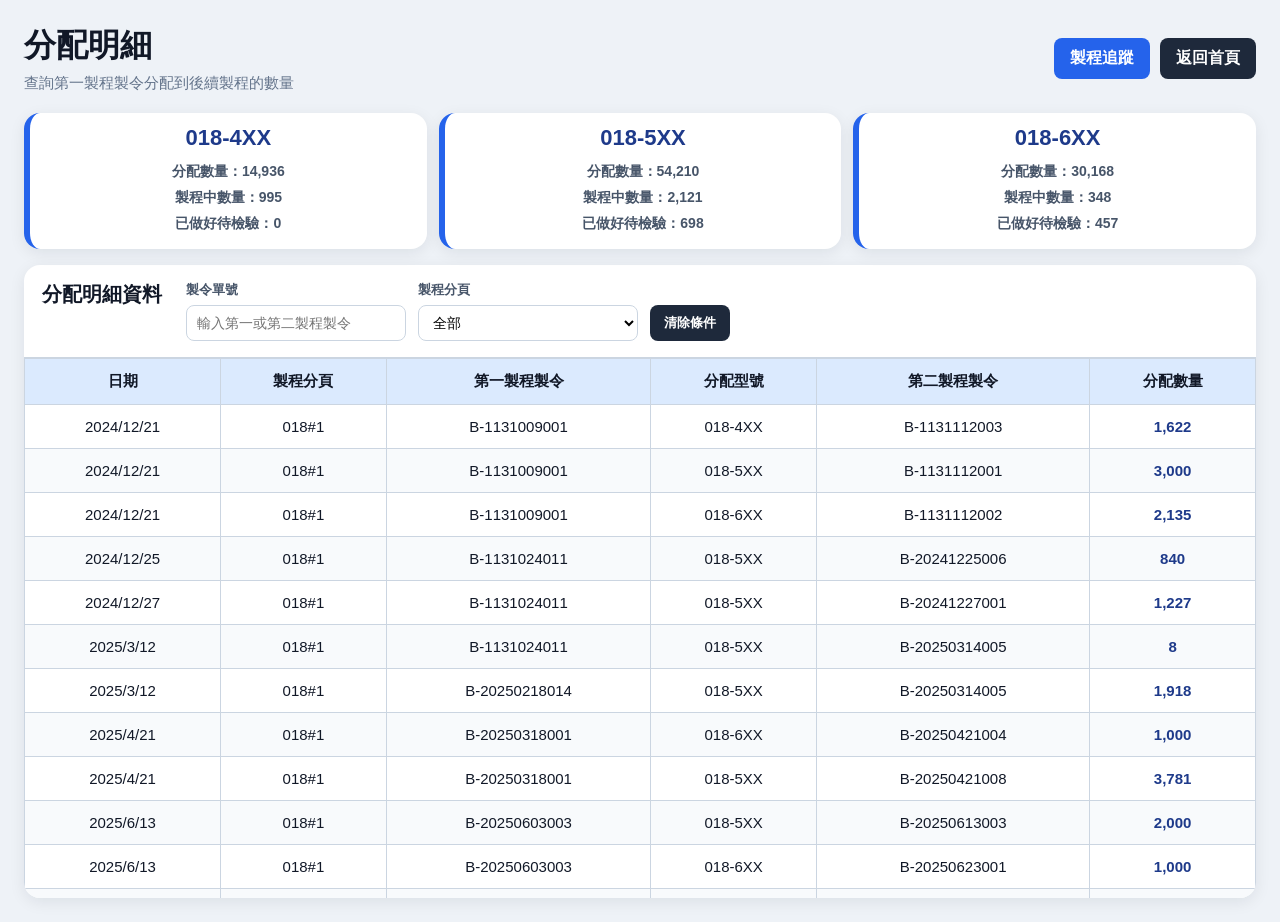
==== commit 833e9629: "更新" ====
--- a/allocation.html
+++ b/allocation.html
@@ -24,58 +24,67 @@
             </div>
         </header>
 
-        <!-- 分配摘要 -->
-        <section class="summary-section">
-            <div id="summaryCards" class="summary-grid">
-                <div class="summary-card">
-                    <p>分配摘要載入中...</p>
-                </div>
-            </div>
+        <!-- 沒有分配明細時顯示 -->
+        <section id="noAllocationMessage" class="empty-panel hidden">
+            此產品目前沒有分配明細資料，請回到製程追蹤查看各製程狀態。
         </section>
 
-        <!-- 分配明細表格 -->
-        <section class="table-section">
-        
-            <div class="table-title">
-                <div class="table-title-text">
-                    <h2>分配明細資料</h2>
+        <!-- 有分配明細時顯示 -->
+        <section id="allocationContent">
+
+            <section class="summary-section">
+                <div id="summaryCards" class="summary-grid">
+                    <div class="summary-card">
+                        <p>分配摘要載入中...</p>
+                    </div>
                 </div>
-            
-                <section class="table-toolbar">
-                    <div class="search-group">
-                        <label for="searchOrder">製令單號</label>
-                        <input id="searchOrder" type="text" placeholder="輸入第一或第二製程製令" />
+            </section>
+
+            <section class="table-section">
+
+                <div class="table-title">
+                    <div class="table-title-text">
+                        <h2>分配明細資料</h2>
                     </div>
-            
-                    <div class="search-group">
-                        <label for="typeSelect">分配型號</label>
-                        <select id="typeSelect"></select>
-                    </div>
-            
-                    <button id="resetBtn" type="button">清除條件</button>
-                </section>
-            </div>
-        
-            <div class="table-wrapper">
-                <table class="data-table">
-                    <thead>
-                        <tr>
-                            <th>日期</th>
-                            <th>第一製程製令</th>
-                            <th>分配型號</th>
-                            <th>第二製程製令</th>
-                            <th>分配數量</th>
-                        </tr>
-                    </thead>
-        
-                    <tbody id="allocationBody">
-                        <tr>
-                            <td colspan="5" class="empty">資料載入中...</td>
-                        </tr>
-                    </tbody>
-                </table>
-            </div>
-        
+
+                    <section class="table-toolbar">
+                        <div class="search-group">
+                            <label for="searchOrder">製令單號</label>
+                            <input id="searchOrder" type="text" placeholder="輸入第一或第二製程製令" />
+                        </div>
+
+                        <div class="search-group">
+                            <label for="typeSelect">製程分頁</label>
+                            <select id="typeSelect"></select>
+                        </div>
+
+                        <button id="resetBtn" type="button">清除條件</button>
+                    </section>
+                </div>
+
+                <div class="table-wrapper">
+                    <table class="data-table">
+                        <thead>
+                            <tr>
+                                <th>日期</th>
+                                <th>製程分頁</th>
+                                <th>第一製程製令</th>
+                                <th>分配型號</th>
+                                <th>第二製程製令</th>
+                                <th>分配數量</th>
+                            </tr>
+                        </thead>
+
+                        <tbody id="allocationBody">
+                            <tr>
+                                <td colspan="6" class="empty">資料載入中...</td>
+                            </tr>
+                        </tbody>
+                    </table>
+                </div>
+
+            </section>
+
         </section>
 
     </main>
--- a/css/allocation.css
+++ b/css/allocation.css
@@ -370,6 +370,21 @@
 
 }
 
+.hidden {
+    display: none;
+}
+
+.empty-panel {
+    background: #ffffff;
+    border-radius: 16px;
+    padding: 28px;
+    color: #64748b;
+    font-size: 16px;
+    font-weight: 700;
+    text-align: center;
+    box-shadow: 0 4px 16px rgba(15, 23, 42, 0.08);
+}
+
 /* 手機 / 小螢幕 */
 
 @media (max-width: 900px) {
@@ -388,19 +403,15 @@
     .table-toolbar button {
         width: 100%;
     }
-}
 
     .table-wrapper {
-
         max-height: none;
-
     }
 
     .data-table {
-
         min-width: 800px;
-
-    }
+    }
+}
 
 
 
